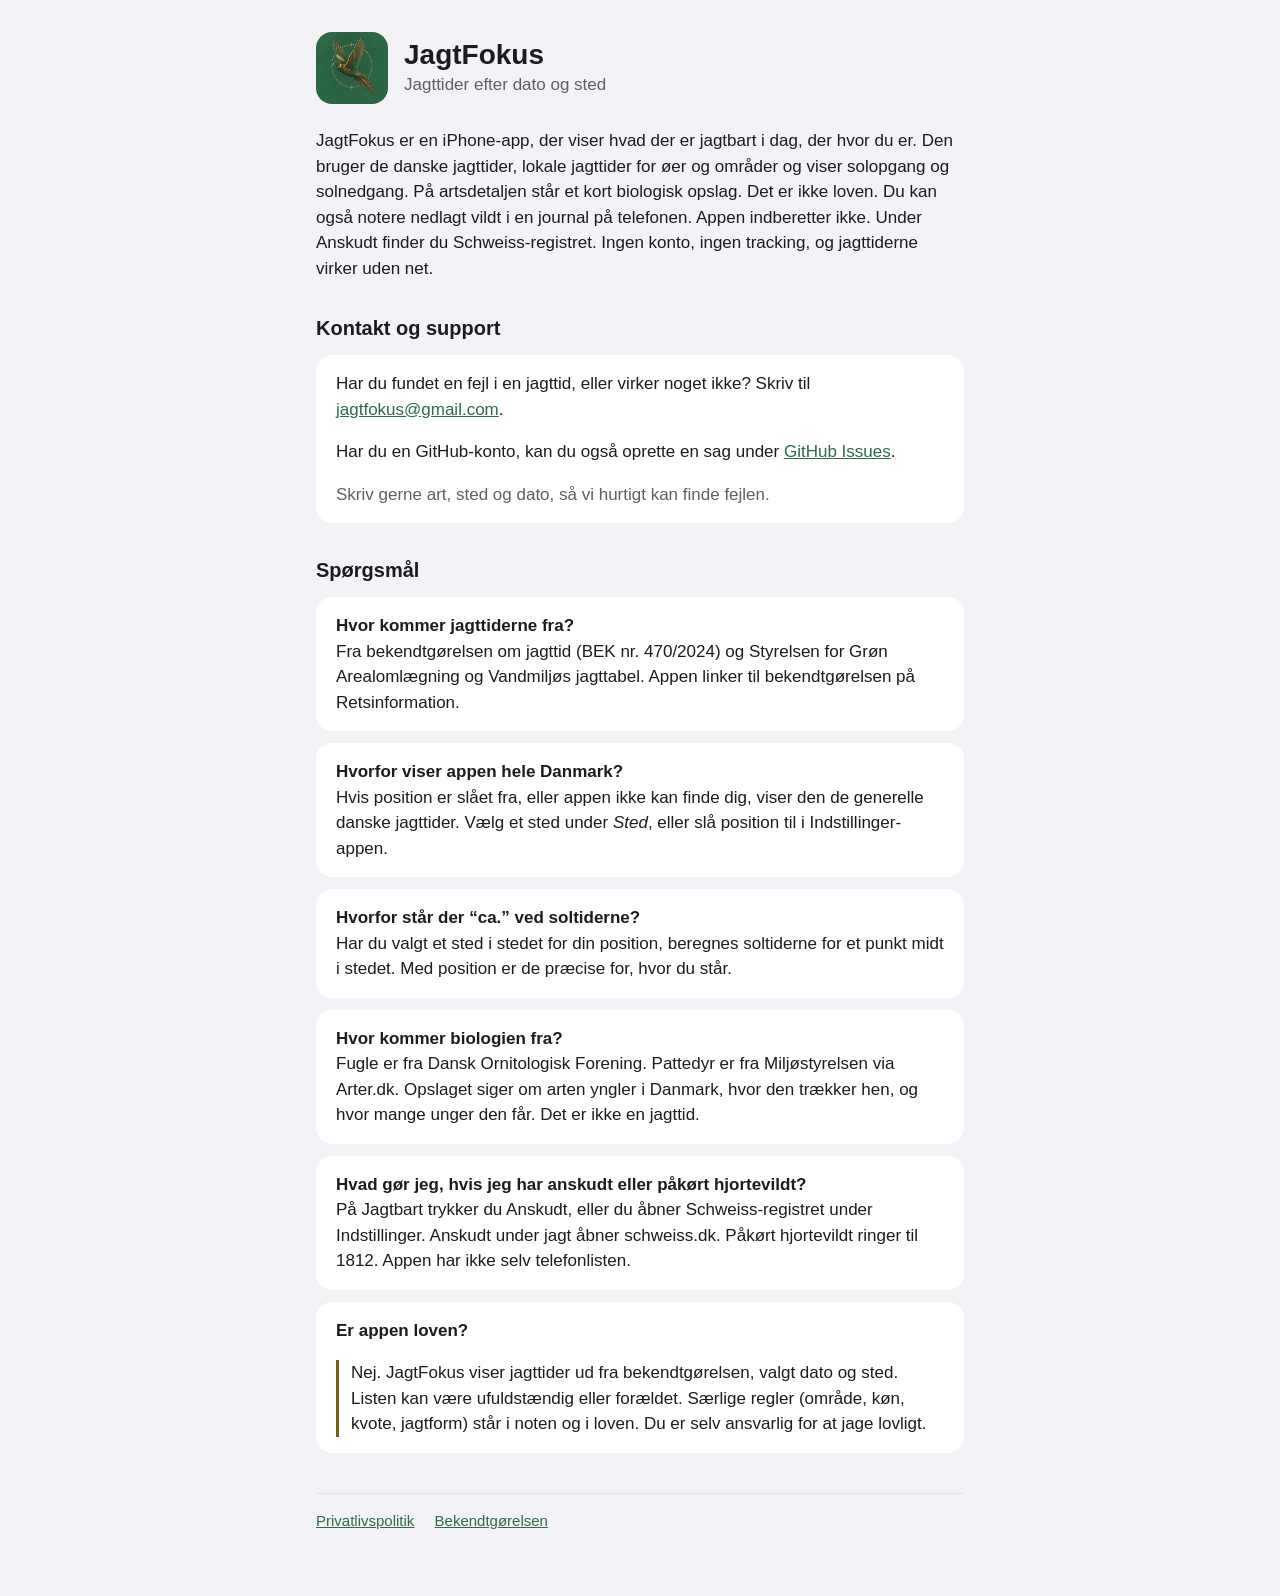
==== index.html @ 46a5dbff "Support, privatlivspolitik og jagttider" ====
<!doctype html>
<html lang="da">
<head>
<meta charset="utf-8">
<meta name="viewport" content="width=device-width, initial-scale=1">
<title>JagtFokus – support</title>
<meta name="description" content="JagtFokus viser hvad der er jagtbart i dag, der hvor du er. Support og spørgsmål.">
<link rel="stylesheet" href="style.css">
</head>
<body>
<main>
<header>
  <img src="icon.png" alt="">
  <div>
    <h1>JagtFokus</h1>
    <div class="muted">Jagttider efter dato og sted</div>
  </div>
</header>

<p>JagtFokus er en iPhone-app, der viser hvad der er jagtbart i dag, der hvor du er. Den bruger de danske jagttider, lokale jagttider for øer og områder og viser solopgang og solnedgang. På artsdetaljen står et kort biologisk opslag. Det er ikke loven. Du kan også notere nedlagt vildt i en journal på telefonen. Appen indberetter ikke. Under Anskudt finder du Schweiss-registret. Ingen konto, ingen tracking, og jagttiderne virker uden net.</p>

<h2>Kontakt og support</h2>
<div class="card">
  <p>Har du fundet en fejl i en jagttid, eller virker noget ikke? Skriv til <a href="mailto:jagtfokus@gmail.com">jagtfokus@gmail.com</a>.</p>
  <p>Har du en GitHub-konto, kan du også oprette en sag under <a href="https://github.com/KennethEgholm/jagtapp/issues">GitHub Issues</a>.</p>
  <p class="muted">Skriv gerne art, sted og dato, så vi hurtigt kan finde fejlen.</p>
</div>

<h2>Spørgsmål</h2>
<div class="card">
  <p><strong>Hvor kommer jagttiderne fra?</strong><br>
  Fra bekendtgørelsen om jagttid (BEK nr. 470/2024) og Styrelsen for Grøn Arealomlægning og Vandmiljøs jagttabel. Appen linker til bekendtgørelsen på Retsinformation.</p>
</div>
<div class="card">
  <p><strong>Hvorfor viser appen hele Danmark?</strong><br>
  Hvis position er slået fra, eller appen ikke kan finde dig, viser den de generelle danske jagttider. Vælg et sted under <em>Sted</em>, eller slå position til i Indstillinger-appen.</p>
</div>
<div class="card">
  <p><strong>Hvorfor står der “ca.” ved soltiderne?</strong><br>
  Har du valgt et sted i stedet for din position, beregnes soltiderne for et punkt midt i stedet. Med position er de præcise for, hvor du står.</p>
</div>
<div class="card">
  <p><strong>Hvor kommer biologien fra?</strong><br>
  Fugle er fra Dansk Ornitologisk Forening. Pattedyr er fra Miljøstyrelsen via Arter.dk. Opslaget siger om arten yngler i Danmark, hvor den trækker hen, og hvor mange unger den får. Det er ikke en jagttid.</p>
</div>
<div class="card">
  <p><strong>Hvad gør jeg, hvis jeg har anskudt eller påkørt hjortevildt?</strong><br>
  På Jagtbart trykker du Anskudt, eller du åbner Schweiss-registret under Indstillinger. Anskudt under jagt åbner schweiss.dk. Påkørt hjortevildt ringer til 1812. Appen har ikke selv telefonlisten.</p>
</div>
<div class="card">
  <p><strong>Er appen loven?</strong></p>
  <p class="note">Nej. JagtFokus viser jagttider ud fra bekendtgørelsen, valgt dato og sted. Listen kan være ufuldstændig eller forældet. Særlige regler (område, køn, kvote, jagtform) står i noten og i loven. Du er selv ansvarlig for at jage lovligt.</p>
</div>

<nav>
  <a href="privatliv.html">Privatlivspolitik</a>
  <a href="https://www.retsinformation.dk/eli/lta/2024/470">Bekendtgørelsen</a>
</nav>
</main>
</body>
</html>
---- style.css ----
:root {
  --bg: #f2f2f7; --card: #ffffff; --text: #1c1c1e; --muted: #5f5f66;
  --accent: #2f6b47; --brass: #7a5c17; --line: #e3e3e8;
}
@media (prefers-color-scheme: dark) {
  :root { --bg: #000000; --card: #1c1c1e; --text: #f2f2f7; --muted: #a1a1a8;
          --accent: #7fc79a; --brass: #d9b65e; --line: #2c2c2e; }
}
* { box-sizing: border-box; }
body { margin: 0; background: var(--bg); color: var(--text);
  font: 17px/1.5 -apple-system, BlinkMacSystemFont, "Segoe UI", Roboto, sans-serif; }
main { max-width: 680px; margin: 0 auto; padding: 32px 16px 64px; }
header { display: flex; gap: 16px; align-items: center; margin-bottom: 24px; }
header img { width: 72px; height: 72px; border-radius: 16px; }
h1 { font-size: 28px; line-height: 1.2; margin: 0; }
h2 { font-size: 20px; margin: 32px 0 8px; }
p, li { color: var(--text); }
.muted { color: var(--muted); }
.card { background: var(--card); border-radius: 16px; padding: 16px 20px; margin: 12px 0; }
.card p:first-child { margin-top: 0; } .card p:last-child { margin-bottom: 0; }
a { color: var(--accent); }
.note { border-left: 3px solid var(--brass); padding-left: 12px; }
nav { margin-top: 40px; border-top: 1px solid var(--line); padding-top: 16px; font-size: 15px; }
nav a { margin-right: 16px; }
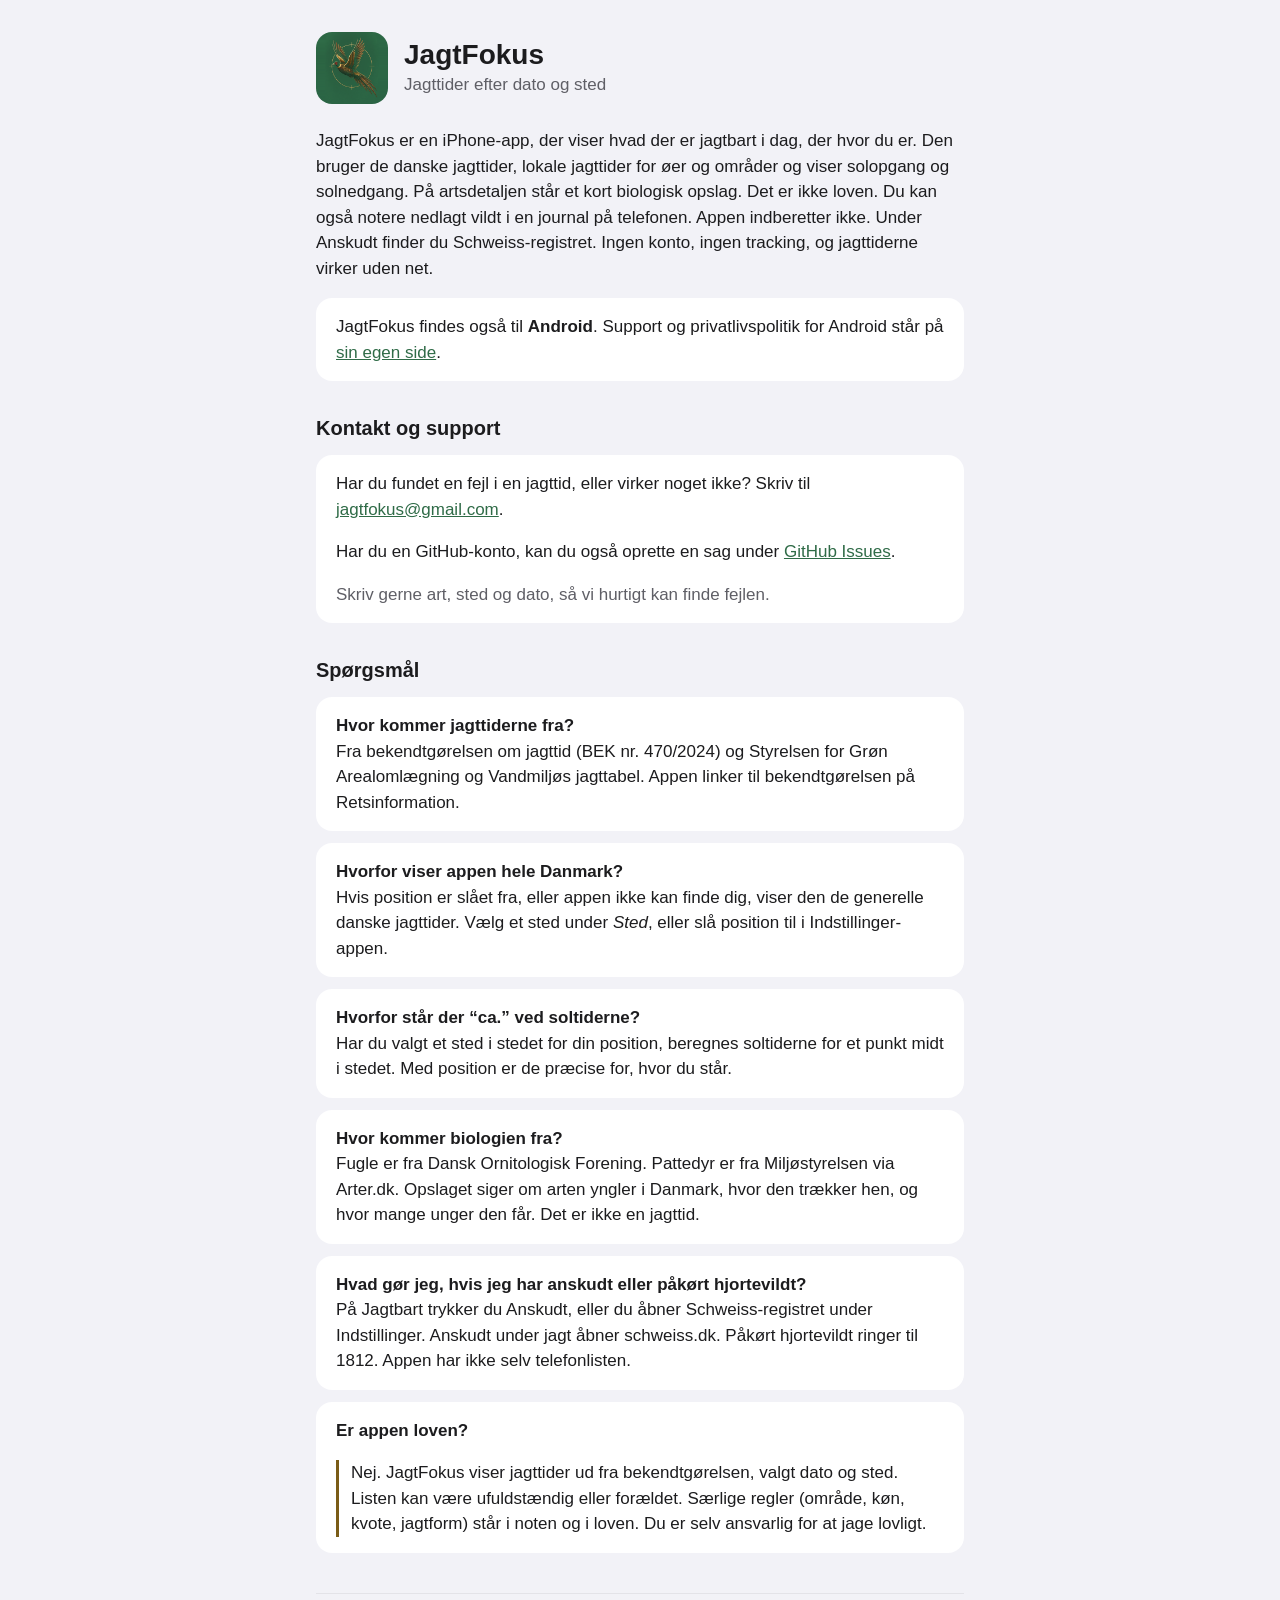
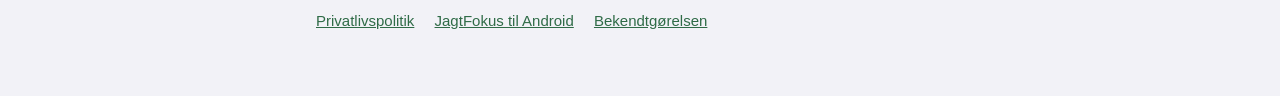
==== commit effadc50: "Android: support og privatliv under /android Android-repoet er privat, så dets GitHub Pages kan ikke" ====
--- a/index.html
+++ b/index.html
@@ -18,6 +18,10 @@
 </header>
 
 <p>JagtFokus er en iPhone-app, der viser hvad der er jagtbart i dag, der hvor du er. Den bruger de danske jagttider, lokale jagttider for øer og områder og viser solopgang og solnedgang. På artsdetaljen står et kort biologisk opslag. Det er ikke loven. Du kan også notere nedlagt vildt i en journal på telefonen. Appen indberetter ikke. Under Anskudt finder du Schweiss-registret. Ingen konto, ingen tracking, og jagttiderne virker uden net.</p>
+
+<div class="card">
+  <p>JagtFokus findes også til <strong>Android</strong>. Support og privatlivspolitik for Android står på <a href="android/">sin egen side</a>.</p>
+</div>
 
 <h2>Kontakt og support</h2>
 <div class="card">
@@ -54,6 +58,7 @@
 
 <nav>
   <a href="privatliv.html">Privatlivspolitik</a>
+  <a href="android/">JagtFokus til Android</a>
   <a href="https://www.retsinformation.dk/eli/lta/2024/470">Bekendtgørelsen</a>
 </nav>
 </main>
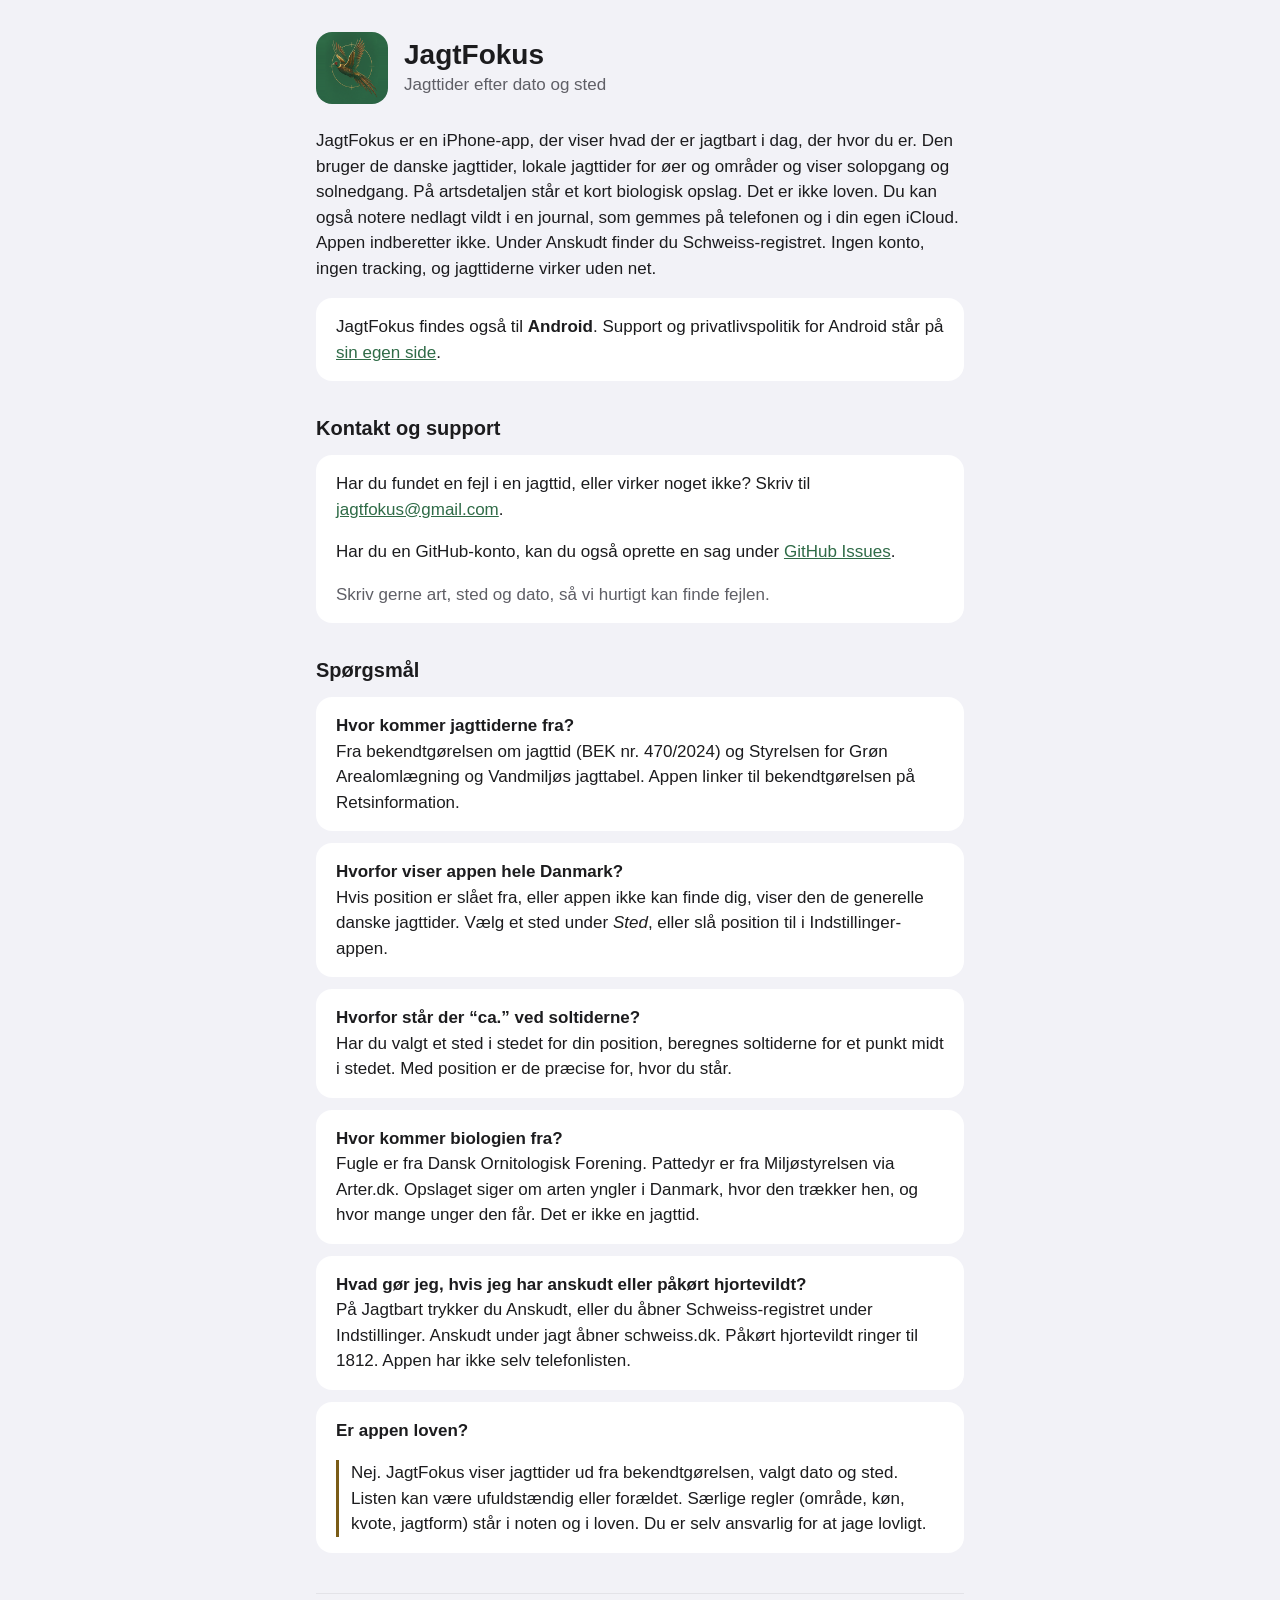
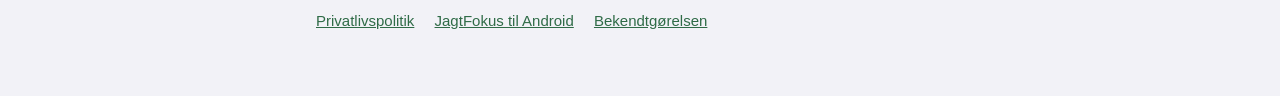
==== commit f0b95a9f: "Privatliv: journalen ligger også i din egen iCloud Journalen og artslisten synkroniseres nu med brug" ====
--- a/index.html
+++ b/index.html
@@ -17,7 +17,7 @@
   </div>
 </header>
 
-<p>JagtFokus er en iPhone-app, der viser hvad der er jagtbart i dag, der hvor du er. Den bruger de danske jagttider, lokale jagttider for øer og områder og viser solopgang og solnedgang. På artsdetaljen står et kort biologisk opslag. Det er ikke loven. Du kan også notere nedlagt vildt i en journal på telefonen. Appen indberetter ikke. Under Anskudt finder du Schweiss-registret. Ingen konto, ingen tracking, og jagttiderne virker uden net.</p>
+<p>JagtFokus er en iPhone-app, der viser hvad der er jagtbart i dag, der hvor du er. Den bruger de danske jagttider, lokale jagttider for øer og områder og viser solopgang og solnedgang. På artsdetaljen står et kort biologisk opslag. Det er ikke loven. Du kan også notere nedlagt vildt i en journal, som gemmes på telefonen og i din egen iCloud. Appen indberetter ikke. Under Anskudt finder du Schweiss-registret. Ingen konto, ingen tracking, og jagttiderne virker uden net.</p>
 
 <div class="card">
   <p>JagtFokus findes også til <strong>Android</strong>. Support og privatlivspolitik for Android står på <a href="android/">sin egen side</a>.</p>
